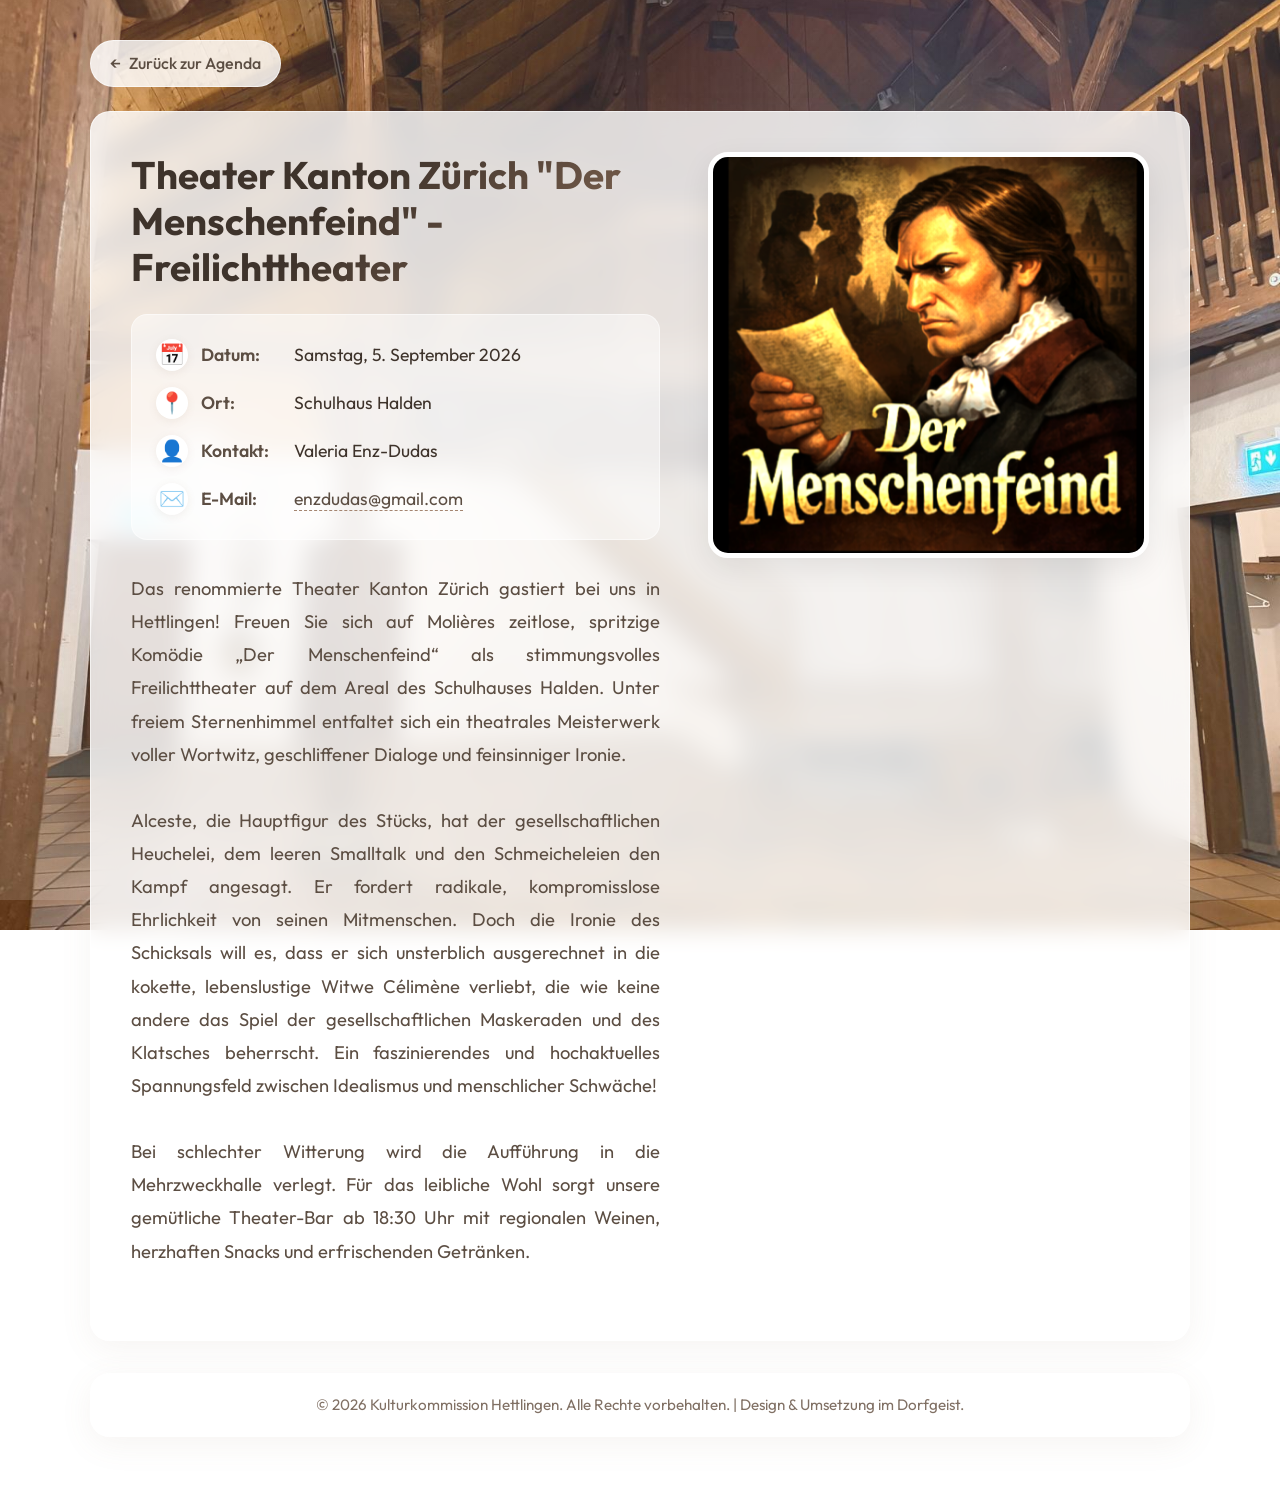
==== veranstaltung-002.html @ 620d30ea "Initial commit" ====
<!DOCTYPE html>
<html lang="de">
<head>
  <meta charset="UTF-8">
  <meta name="viewport" content="width=device-width, initial-scale=1.0">
  <title>Theater Kanton Zürich: Der Menschenfeind - Kulturkommission Hettlingen</title>
  <meta name="description" content="Erleben Sie das Freilichttheater 'Der Menschenfeind' vom Theater Kanton Zürich am 5. September 2026 auf dem Areal des Schulhauses Halden.">
  <link rel="stylesheet" href="style.css">
</head>
<body class="event-bg">

  <div class="container">
    
    <!-- BACK BUTTON -->
    <div class="back-btn-container">
      <a href="index.html" class="back-btn" id="btn-back">
        <span>&larr;</span> Zurück zur Agenda
      </a>
    </div>

    <!-- MAIN EVENT DETAIL CONTAINER -->
    <main class="glass-panel" id="event-detail-panel">
      <div class="event-detail-grid">
        
        <!-- Left Side: Content -->
        <div class="event-info-main">
          <h2>Theater Kanton Zürich "Der Menschenfeind" - Freilichttheater</h2>
          
          <div class="event-metadata-box">
            <div class="metadata-item">
              <span class="metadata-icon">📅</span>
              <span class="metadata-label">Datum:</span>
              <span class="metadata-value">Samstag, 5. September 2026</span>
            </div>
            <div class="metadata-item">
              <span class="metadata-icon">📍</span>
              <span class="metadata-label">Ort:</span>
              <span class="metadata-value">Schulhaus Halden</span>
            </div>
            <div class="metadata-item">
              <span class="metadata-icon">👤</span>
              <span class="metadata-label">Kontakt:</span>
              <span class="metadata-value">Valeria Enz-Dudas</span>
            </div>
            <div class="metadata-item">
              <span class="metadata-icon">✉️</span>
              <span class="metadata-label">E-Mail:</span>
              <span class="metadata-value">
                <a href="mailto:enzdudas@gmail.com" class="email-link">enzdudas@gmail.com</a>
              </span>
            </div>
          </div>

          <div class="event-description-text">
            <p>Das renommierte Theater Kanton Zürich gastiert bei uns in Hettlingen! Freuen Sie sich auf Molières zeitlose, spritzige Komödie „Der Menschenfeind“ als stimmungsvolles Freilichttheater auf dem Areal des Schulhauses Halden. Unter freiem Sternenhimmel entfaltet sich ein theatrales Meisterwerk voller Wortwitz, geschliffener Dialoge und feinsinniger Ironie.</p>
            <br>
            <p>Alceste, die Hauptfigur des Stücks, hat der gesellschaftlichen Heuchelei, dem leeren Smalltalk und den Schmeicheleien den Kampf angesagt. Er fordert radikale, kompromisslose Ehrlichkeit von seinen Mitmenschen. Doch die Ironie des Schicksals will es, dass er sich unsterblich ausgerechnet in die kokette, lebenslustige Witwe Célimène verliebt, die wie keine andere das Spiel der gesellschaftlichen Maskeraden und des Klatsches beherrscht. Ein faszinierendes und hochaktuelles Spannungsfeld zwischen Idealismus und menschlicher Schwäche!</p>
            <br>
            <p>Bei schlechter Witterung wird die Aufführung in die Mehrzweckhalle verlegt. Für das leibliche Wohl sorgt unsere gemütliche Theater-Bar ab 18:30 Uhr mit regionalen Weinen, herzhaften Snacks und erfrischenden Getränken.</p>
          </div>
        </div>

        <!-- Right Side: Image -->
        <div class="event-image-side" id="event-image-container">
          <img src="Bilder/Menschenfeind.PNG" alt="Theater Kanton Zürich - Der Menschenfeind" class="event-main-img">
        </div>

      </div>
    </main>

    <!-- FOOTER PANEL -->
    <footer class="glass-panel footer-panel" id="footer-section">
      <p>&copy; 2026 Kulturkommission Hettlingen. Alle Rechte vorbehalten. | Design &amp; Umsetzung im Dorfgeist.</p>
    </footer>

  </div>

</body>
</html>
---- style.css ----
@import url('https://fonts.googleapis.com/css2?family=Outfit:wght@300;400;500;600;700&display=swap');

/* --- DESIGN SYSTEM & CSS VARIABLES --- */
:root {
  /* Pastel Palette with Warm Brown/Sand Accents */
  --bg-pastel-lavender: #f7f4f0; /* Warm sand/alabaster pastel */
  --bg-pastel-pink: #fff5f5;
  --bg-pastel-green: #eaf6ed;
  --bg-pastel-cream: #fdfbf7;
  
  --primary-accent: #8c6d58; /* Elegant Warm Chestnut Brown */
  --primary-accent-light: #a48570; /* Soft warm caramel */
  --secondary-accent: #c09d84; /* Soft copper gold / terracotta sand */
  --secondary-accent-light: #d6b8a2; /* Light sand accent */
  --success-accent: #78c28f;
  
  /* Text Colors (Warm espresso tones) */
  --text-dark: #3e332b; /* Deep rich dark roasted cocoa */
  --text-medium: #5c4e43; /* Warm chocolate charcoal */
  --text-light: #807064; /* Soft earth grey/beige */
  --text-white: #ffffff;
  
  /* Borders and Shadow */
  --border-color: rgba(140, 109, 88, 0.15);
  --glass-bg: rgba(255, 255, 255, 0.82); /* ~20% transparent, elegant white background */
  --glass-bg-darker: rgba(255, 255, 255, 0.9);
  --glass-border: rgba(255, 255, 255, 0.6);
  --box-shadow: 0 8px 32px 0 rgba(140, 109, 88, 0.08);
  --box-shadow-hover: 0 12px 40px 0 rgba(140, 109, 88, 0.15);
  
  /* Typography */
  --font-main: 'Outfit', sans-serif;
  --transition-smooth: all 0.3s cubic-bezier(0.4, 0, 0.2, 1);
}

/* --- GLOBAL STYLES --- */
* {
  margin: 0;
  padding: 0;
  box-sizing: border-box;
}

body {
  font-family: var(--font-main);
  color: var(--text-dark);
  line-height: 1.6;
  min-height: 100vh;
  background-size: cover;
  background-position: center;
  background-attachment: fixed;
  background-repeat: no-repeat;
  padding: 2.5rem 1.5rem;
  display: flex;
  flex-direction: column;
  align-items: center;
  overflow-x: hidden;
}

/* Background options for specific pages with warm sand gradient overlay */
body.home-bg {
  background-image: linear-gradient(rgba(247, 244, 240, 0.15), rgba(247, 244, 240, 0.15)), url('Bilder/Zelglitrotte2.jpeg');
}

body.org-bg {
  background-image: linear-gradient(rgba(247, 244, 240, 0.15), rgba(247, 244, 240, 0.15)), url('Bilder/Sitzungszimmer.PNG');
}

body.galerie-bg {
  background-image: linear-gradient(rgba(247, 244, 240, 0.15), rgba(247, 244, 240, 0.15)), url('Bilder/Zelglitrotte1.jpeg');
}

body.event-bg {
  background-image: linear-gradient(rgba(247, 244, 240, 0.15), rgba(247, 244, 240, 0.15)), url('Bilder/ZelglitrotteInnen.jpeg');
}

/* --- WRAPPER / CONTAINER --- */
.container {
  width: 100%;
  max-width: 1100px;
  margin: 0 auto;
}

/* Responsive Glassmorphic Card (20% transparent, i.e. 80% opacity) */
.glass-panel {
  background: var(--glass-bg);
  backdrop-filter: blur(12px);
  -webkit-backdrop-filter: blur(12px);
  border: 1px solid var(--glass-border);
  border-radius: 20px;
  padding: 2.5rem;
  box-shadow: var(--box-shadow);
  margin-bottom: 2rem;
  transition: var(--transition-smooth);
}

.glass-panel:hover {
  box-shadow: var(--box-shadow-hover);
  border-color: rgba(140, 109, 88, 0.25);
}

/* --- HEADER SECTION --- */
.header-wrapper {
  display: grid;
  grid-template-columns: 1fr auto;
  gap: 2rem;
  align-items: stretch; /* Makes left panel and right logo equal height */
  margin-bottom: 2rem;
}

.header-content {
  display: flex;
  flex-direction: column;
  justify-content: center;
  margin-bottom: 0; /* Override default glass-panel margin since it's inside grid */
  height: 100%;
}

.header-content h1 {
  font-size: 2.8rem;
  font-weight: 700;
  color: var(--text-dark);
  margin-bottom: 1rem;
  letter-spacing: -0.5px;
  line-height: 1.2;
  background: linear-gradient(135deg, var(--text-dark) 30%, var(--primary-accent) 100%);
  -webkit-background-clip: text;
  -webkit-text-fill-color: transparent;
}

.header-content p {
  font-size: 1.15rem;
  color: var(--text-medium);
  font-weight: 300;
  text-align: justify;
}

.logo-container {
  width: 250px;
  display: flex;
  align-items: center;
  justify-content: center;
  background: var(--glass-bg);
  backdrop-filter: blur(12px);
  -webkit-backdrop-filter: blur(12px);
  border: 1px solid var(--glass-border);
  border-radius: 20px;
  padding: 1.5rem;
  box-shadow: var(--box-shadow);
  transition: var(--transition-smooth);
}

.logo-container:hover {
  box-shadow: var(--box-shadow-hover);
  transform: translateY(-2px);
}

.logo-img {
  width: 100%;
  height: 100%;
  object-fit: contain;
  border-radius: 10px;
}

/* --- NAVIGATION --- */
.nav-panel {
  display: flex;
  gap: 1.2rem;
  padding: 1.2rem 2.5rem;
  margin-bottom: 2rem;
}

.nav-link {
  font-size: 1.05rem;
  font-weight: 500;
  color: var(--text-medium);
  text-decoration: none;
  padding: 0.6rem 1.4rem;
  border-radius: 50px;
  transition: var(--transition-smooth);
  background: transparent;
  border: 1px solid transparent;
}

.nav-link:hover {
  color: var(--primary-accent);
  background: var(--bg-pastel-lavender);
  border-color: rgba(140, 109, 88, 0.2);
  transform: translateY(-1px);
}

.nav-link.active {
  color: var(--text-white);
  background: linear-gradient(135deg, var(--primary-accent-light) 0%, var(--primary-accent) 100%);
  box-shadow: 0 4px 15px rgba(140, 109, 88, 0.25);
}

/* --- TABLES --- */
.section-title {
  font-size: 1.8rem;
  font-weight: 600;
  margin-bottom: 1.5rem;
  position: relative;
  display: inline-block;
  padding-bottom: 0.3rem;
}

.section-title::after {
  content: '';
  position: absolute;
  bottom: 0;
  left: 0;
  width: 40px;
  height: 3px;
  background: linear-gradient(90deg, var(--primary-accent) 0%, var(--secondary-accent) 100%);
  border-radius: 2px;
}

.table-responsive {
  width: 100%;
  overflow-x: auto;
}

.custom-table {
  width: 100%;
  border-collapse: separate;
  border-spacing: 0 0.6rem; /* Creates beautiful separated rows */
  margin-top: 0.5rem;
}

.custom-table th {
  background: transparent;
  color: var(--text-medium);
  font-weight: 600;
  text-transform: uppercase;
  font-size: 0.85rem;
  letter-spacing: 0.8px;
  padding: 0.8rem 1.2rem;
  text-align: left;
  border-bottom: 2px solid rgba(140, 109, 88, 0.1);
}

.custom-table td {
  padding: 1.2rem;
  background: rgba(255, 255, 255, 0.4);
  border-top: 1px solid rgba(255, 255, 255, 0.6);
  border-bottom: 1px solid rgba(255, 255, 255, 0.6);
  font-size: 1.05rem;
  transition: var(--transition-smooth);
  color: var(--text-dark);
}

.custom-table td:first-child {
  border-left: 1px solid rgba(255, 255, 255, 0.6);
  border-radius: 12px 0 0 12px;
  font-weight: 500;
}

.custom-table td:last-child {
  border-right: 1px solid rgba(255, 255, 255, 0.6);
  border-radius: 0 12px 12px 0;
}

.custom-table tr {
  transition: var(--transition-smooth);
}

.custom-table tr:hover td {
  background: rgba(255, 255, 255, 0.95);
  box-shadow: 0 4px 12px rgba(140, 109, 88, 0.04);
  transform: translateY(-1px);
  border-top-color: rgba(140, 109, 88, 0.2);
  border-bottom-color: rgba(140, 109, 88, 0.2);
}

.custom-table tr:hover td:first-child {
  border-left-color: rgba(140, 109, 88, 0.2);
}

.custom-table tr:hover td:last-child {
  border-right-color: rgba(140, 109, 88, 0.2);
}

/* Event Link in Table */
.event-link {
  color: var(--primary-accent);
  text-decoration: none;
  font-weight: 600;
  transition: var(--transition-smooth);
  display: inline-block;
}

.event-link:hover {
  color: var(--primary-accent-light);
  transform: translateX(3px);
}

/* Thumbnail Styling */
.thumbnail-container {
  width: 75px;
  height: 50px;
  overflow: hidden;
  border-radius: 8px;
  box-shadow: 0 2px 8px rgba(0, 0, 0, 0.08);
  border: 2px solid var(--text-white);
  transition: var(--transition-smooth);
}

.thumbnail-img {
  width: 100%;
  height: 100%;
  object-fit: cover;
  transition: var(--transition-smooth);
}

.custom-table tr:hover .thumbnail-container {
  transform: scale(1.08);
  box-shadow: 0 4px 12px rgba(140, 109, 88, 0.15);
}

.custom-table tr:hover .thumbnail-img {
  transform: scale(1.1);
}

/* Email link */
.email-link {
  color: var(--text-medium);
  text-decoration: none;
  border-bottom: 1px dashed var(--primary-accent-light);
  transition: var(--transition-smooth);
}

.email-link:hover {
  color: var(--primary-accent);
  border-bottom-style: solid;
}

/* --- VEREIN PRO KULTUR BANNER (ORGANISATION) --- */
.prokultur-banner {
  border-left: 4px solid var(--primary-accent);
  background: var(--bg-pastel-lavender);
  padding: 1.5rem 2rem;
  border-radius: 4px 16px 16px 4px;
  margin-bottom: 2rem;
}

.prokultur-banner p {
  color: var(--text-medium);
  font-size: 1.1rem;
}

.prokultur-banner a {
  color: var(--primary-accent);
  text-decoration: none;
  font-weight: 600;
  border-bottom: 2px solid transparent;
  transition: var(--transition-smooth);
}

.prokultur-banner a:hover {
  color: var(--primary-accent-light);
  border-bottom-color: var(--primary-accent-light);
}

/* --- GALERIE STYLES --- */
.gallery-event-header {
  display: flex;
  justify-content: space-between;
  align-items: center;
  margin-top: 1.5rem;
  margin-bottom: 1rem;
  padding-bottom: 0.5rem;
  border-bottom: 1px solid rgba(140, 109, 88, 0.15);
}

.gallery-event-title {
  font-size: 1.3rem;
  font-weight: 600;
  color: var(--text-dark);
}

.gallery-event-date {
  font-size: 1rem;
  color: var(--text-light);
  font-weight: 500;
  background: var(--bg-pastel-lavender);
  padding: 0.2rem 0.8rem;
  border-radius: 30px;
  border: 1px solid rgba(140, 109, 88, 0.1);
}

.gallery-images-container {
  display: grid;
  grid-template-columns: repeat(3, 1fr);
  gap: 1.5rem;
  margin-bottom: 2.5rem;
}

.gallery-img-wrapper {
  height: 94.48px; /* Precise height of 2.5 cm on standard screen (approx 94.48px) */
  overflow: hidden;
  border-radius: 12px;
  box-shadow: 0 4px 15px rgba(0, 0, 0, 0.05);
  border: 3px solid var(--text-white);
  transition: var(--transition-smooth);
  cursor: pointer;
  position: relative;
}

.gallery-img-wrapper::after {
  content: '🔍';
  position: absolute;
  top: 0;
  left: 0;
  width: 100%;
  height: 100%;
  background: rgba(140, 109, 88, 0.3);
  display: flex;
  align-items: center;
  justify-content: center;
  font-size: 1.5rem;
  opacity: 0;
  transition: var(--transition-smooth);
}

.gallery-img-wrapper:hover::after {
  opacity: 1;
}

.gallery-img-wrapper:hover {
  transform: translateY(-3px) scale(1.02);
  box-shadow: 0 8px 25px rgba(140, 109, 88, 0.2);
  border-color: var(--bg-pastel-lavender);
}

.gallery-img {
  width: 100%;
  height: 100%;
  object-fit: cover;
  transition: var(--transition-smooth);
}

.gallery-img-wrapper:hover .gallery-img {
  transform: scale(1.08);
}

/* --- EVENT DETAIL PAGE --- */
.back-btn-container {
  margin-bottom: 1.5rem;
}

.back-btn {
  display: inline-flex;
  align-items: center;
  gap: 0.5rem;
  color: var(--text-medium);
  text-decoration: none;
  font-weight: 500;
  padding: 0.6rem 1.2rem;
  border-radius: 30px;
  background: var(--glass-bg);
  border: 1px solid var(--glass-border);
  box-shadow: var(--box-shadow);
  transition: var(--transition-smooth);
}

.back-btn:hover {
  color: var(--primary-accent);
  background: var(--text-white);
  box-shadow: var(--box-shadow-hover);
  transform: translateX(-3px);
}

.event-detail-grid {
  display: grid;
  grid-template-columns: 1.2fr 1fr;
  gap: 3rem;
  align-items: start;
}

.event-info-main h2 {
  font-size: 2.4rem;
  font-weight: 700;
  line-height: 1.2;
  margin-bottom: 1.5rem;
  background: linear-gradient(135deg, var(--text-dark) 40%, var(--primary-accent) 100%);
  -webkit-background-clip: text;
  -webkit-text-fill-color: transparent;
}

.event-metadata-box {
  display: flex;
  flex-direction: column;
  gap: 1rem;
  background: rgba(255, 255, 255, 0.5);
  border-radius: 16px;
  padding: 1.5rem;
  border: 1px solid rgba(255, 255, 255, 0.5);
  margin-bottom: 2rem;
}

.metadata-item {
  display: flex;
  align-items: center;
  gap: 0.8rem;
  font-size: 1.1rem;
}

.metadata-icon {
  font-size: 1.3rem;
  width: 32px;
  height: 32px;
  display: flex;
  align-items: center;
  justify-content: center;
  background: var(--text-white);
  border-radius: 50%;
  box-shadow: 0 2px 8px rgba(140, 109, 88, 0.1);
}

.metadata-label {
  font-weight: 600;
  color: var(--text-medium);
  min-width: 80px;
}

.metadata-value {
  color: var(--text-dark);
}

.event-description-text {
  font-size: 1.15rem;
  line-height: 1.8;
  color: var(--text-medium);
  text-align: justify;
  margin-bottom: 2rem;
}

.event-image-side {
  width: 100%;
  border-radius: 20px;
  overflow: hidden;
  box-shadow: 0 10px 30px rgba(0, 0, 0, 0.08);
  border: 5px solid var(--text-white);
  transition: var(--transition-smooth);
}

.event-image-side:hover {
  transform: translateY(-2px);
  box-shadow: 0 15px 40px rgba(140, 109, 88, 0.15);
}

.event-main-img {
  width: 100%;
  height: auto;
  display: block;
  transition: var(--transition-smooth);
}

/* --- LIGHTBOX (Pure CSS Lightbox for Gallery) --- */
.lightbox {
  display: none;
  position: fixed;
  z-index: 9999;
  top: 0;
  left: 0;
  width: 100%;
  height: 100%;
  background: rgba(45, 55, 72, 0.95);
  backdrop-filter: blur(8px);
  align-items: center;
  justify-content: center;
}

.lightbox:target {
  display: flex;
}

.lightbox-content {
  max-width: 85%;
  max-height: 80%;
  position: relative;
  animation: zoomIn 0.3s ease-out;
}

.lightbox-img {
  width: 100%;
  height: auto;
  max-height: 80vh;
  object-fit: contain;
  border-radius: 12px;
  border: 4px solid var(--text-white);
  box-shadow: 0 10px 40px rgba(0, 0, 0, 0.5);
}

.lightbox-close {
  position: absolute;
  top: -45px;
  right: -10px;
  color: var(--text-white);
  text-decoration: none;
  font-size: 2.2rem;
  font-weight: 300;
  transition: var(--transition-smooth);
}

.lightbox-close:hover {
  color: var(--primary-accent-light);
  transform: scale(1.1);
}

@keyframes zoomIn {
  from {
    transform: scale(0.9);
    opacity: 0;
  }
  to {
    transform: scale(1);
    opacity: 1;
  }
}

/* --- FOOTER --- */
.footer-panel {
  display: flex;
  justify-content: center;
  padding: 1.2rem;
  margin-top: 1rem;
  font-size: 0.95rem;
  color: var(--text-light);
}

.footer-panel p {
  text-align: center;
}

/* --- RESPONSIVE DESIGN (MEDIA QUERIES) --- */
@media (max-width: 900px) {
  body {
    padding: 1.5rem 1rem;
  }
  
  .header-wrapper {
    grid-template-columns: 1fr;
    gap: 1rem;
  }
  
  .logo-container {
    width: 100%;
    height: 180px;
  }
  
  .logo-img {
    max-height: 150px;
  }
  
  .event-detail-grid {
    grid-template-columns: 1fr;
    gap: 2rem;
  }
  
  .event-image-side {
    max-width: 600px;
    margin: 0 auto;
  }
  
  .gallery-images-container {
    grid-template-columns: repeat(2, 1fr);
  }
}

@media (max-width: 600px) {
  .header-content h1 {
    font-size: 2.1rem;
  }
  
  .nav-panel {
    flex-direction: column;
    align-items: center;
    gap: 0.5rem;
    padding: 1.2rem;
  }
  
  .nav-link {
    width: 100%;
    text-align: center;
  }
  
  .glass-panel {
    padding: 1.5rem;
  }
  
  .gallery-images-container {
    grid-template-columns: 1fr;
  }
  
  .custom-table th {
    display: none; /* Hide standard headers for mobile card view */
  }
  
  .custom-table, .custom-table tbody, .custom-table tr, .custom-table td {
    display: block;
    width: 100%;
  }
  
  .custom-table tr {
    margin-bottom: 1rem;
    border-radius: 12px;
    border: 1px solid rgba(140, 109, 88, 0.15);
    background: rgba(255, 255, 255, 0.4);
    overflow: hidden;
  }
  
  .custom-table td {
    border: none !important;
    padding: 0.8rem 1rem;
    text-align: right;
    position: relative;
    font-size: 0.95rem;
  }
  
  .custom-table td::before {
    content: attr(data-label);
    position: absolute;
    left: 1rem;
    font-weight: 600;
    color: var(--text-medium);
    text-transform: uppercase;
    font-size: 0.75rem;
    letter-spacing: 0.5px;
  }
  
  .custom-table td:first-child {
    border-radius: 0;
    background: rgba(140, 109, 88, 0.05);
  }
  
  .custom-table td:last-child {
    border-radius: 0;
  }
  
  .thumbnail-container {
    margin-left: auto;
  }
}
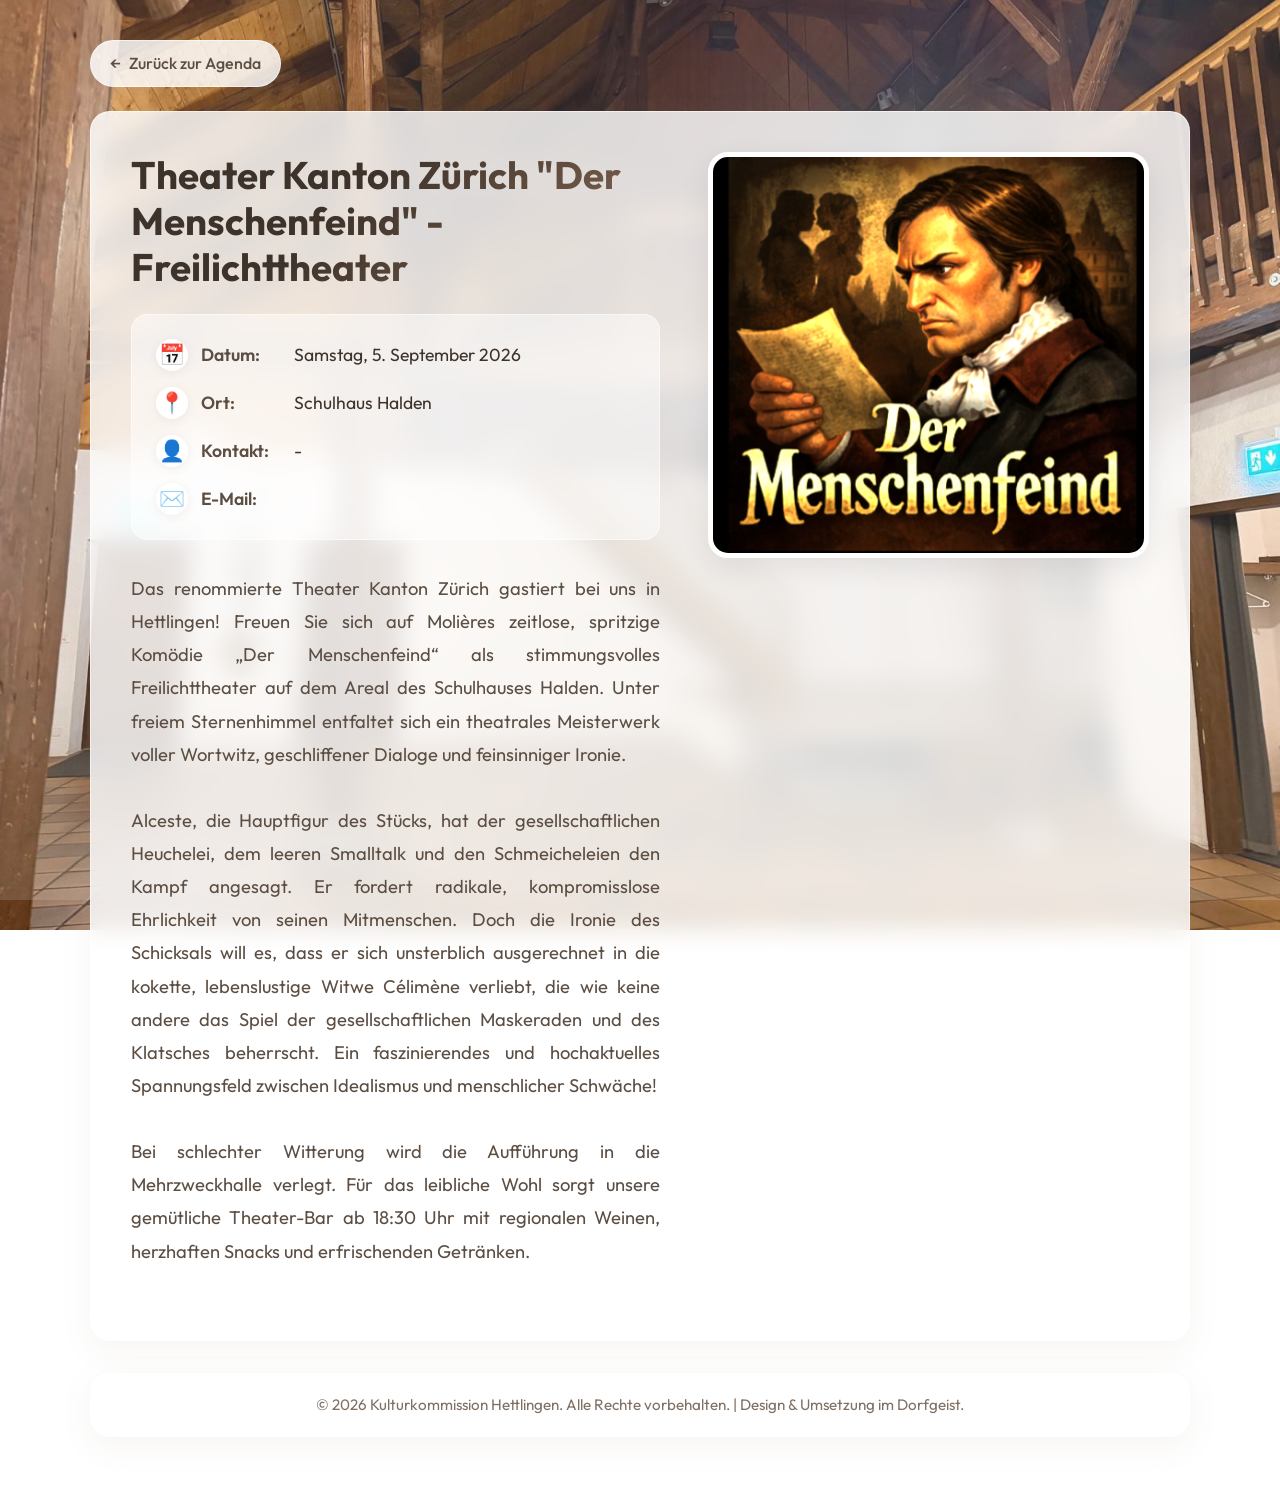
==== commit 8932ea24: "Automatisches Update" ====
--- a/veranstaltung-002.html
+++ b/veranstaltung-002.html
@@ -40,13 +40,13 @@
             <div class="metadata-item">
               <span class="metadata-icon">👤</span>
               <span class="metadata-label">Kontakt:</span>
-              <span class="metadata-value">Valeria Enz-Dudas</span>
+              <span class="metadata-value">-</span>
             </div>
             <div class="metadata-item">
               <span class="metadata-icon">✉️</span>
               <span class="metadata-label">E-Mail:</span>
               <span class="metadata-value">
-                <a href="mailto:enzdudas@gmail.com" class="email-link">enzdudas@gmail.com</a>
+                
               </span>
             </div>
           </div>
--- a/style.css
+++ b/style.css
@@ -673,6 +673,39 @@
     font-size: 2.1rem;
   }
   
+  .event-info-main h2 {
+    font-size: 1.8rem;
+    margin-bottom: 1rem;
+  }
+  
+  .event-description-text {
+    font-size: 1.05rem;
+    line-height: 1.6;
+    text-align: left; /* Better readability on mobile than justified */
+  }
+  
+  .event-metadata-box {
+    padding: 1rem;
+    gap: 0.8rem;
+  }
+  
+  .metadata-item {
+    font-size: 1rem;
+    flex-wrap: wrap; /* Allows label and value to wrap on very small screens */
+    align-items: flex-start; /* Aligns items to the top when wrapped */
+  }
+  
+  .metadata-value {
+    word-break: break-all; /* Prevents overflow from long names/emails */
+    overflow-wrap: break-word;
+    max-width: 100%;
+  }
+
+  .email-link {
+    word-break: break-all;
+    overflow-wrap: break-word;
+  }
+  
   .nav-panel {
     flex-direction: column;
     align-items: center;
@@ -712,21 +745,33 @@
   
   .custom-table td {
     border: none !important;
-    padding: 0.8rem 1rem;
+    padding: 0.9rem 1rem;
+    display: flex;
+    justify-content: space-between;
+    align-items: center;
+    gap: 1.2rem;
+    font-size: 0.95rem;
     text-align: right;
-    position: relative;
-    font-size: 0.95rem;
   }
   
   .custom-table td::before {
     content: attr(data-label);
-    position: absolute;
-    left: 1rem;
     font-weight: 600;
     color: var(--text-medium);
     text-transform: uppercase;
     font-size: 0.75rem;
     letter-spacing: 0.5px;
+    flex-shrink: 0;
+    text-align: left;
+  }
+  
+  .custom-table td > a,
+  .custom-table td > span,
+  .custom-table td > div {
+    word-break: break-word;
+    overflow-wrap: break-word;
+    text-align: right;
+    max-width: 65%; /* Restricts width of values so they never clash with labels */
   }
   
   .custom-table td:first-child {
@@ -739,6 +784,6 @@
   }
   
   .thumbnail-container {
-    margin-left: auto;
-  }
-}
+    margin-left: 0;
+  }
+}
